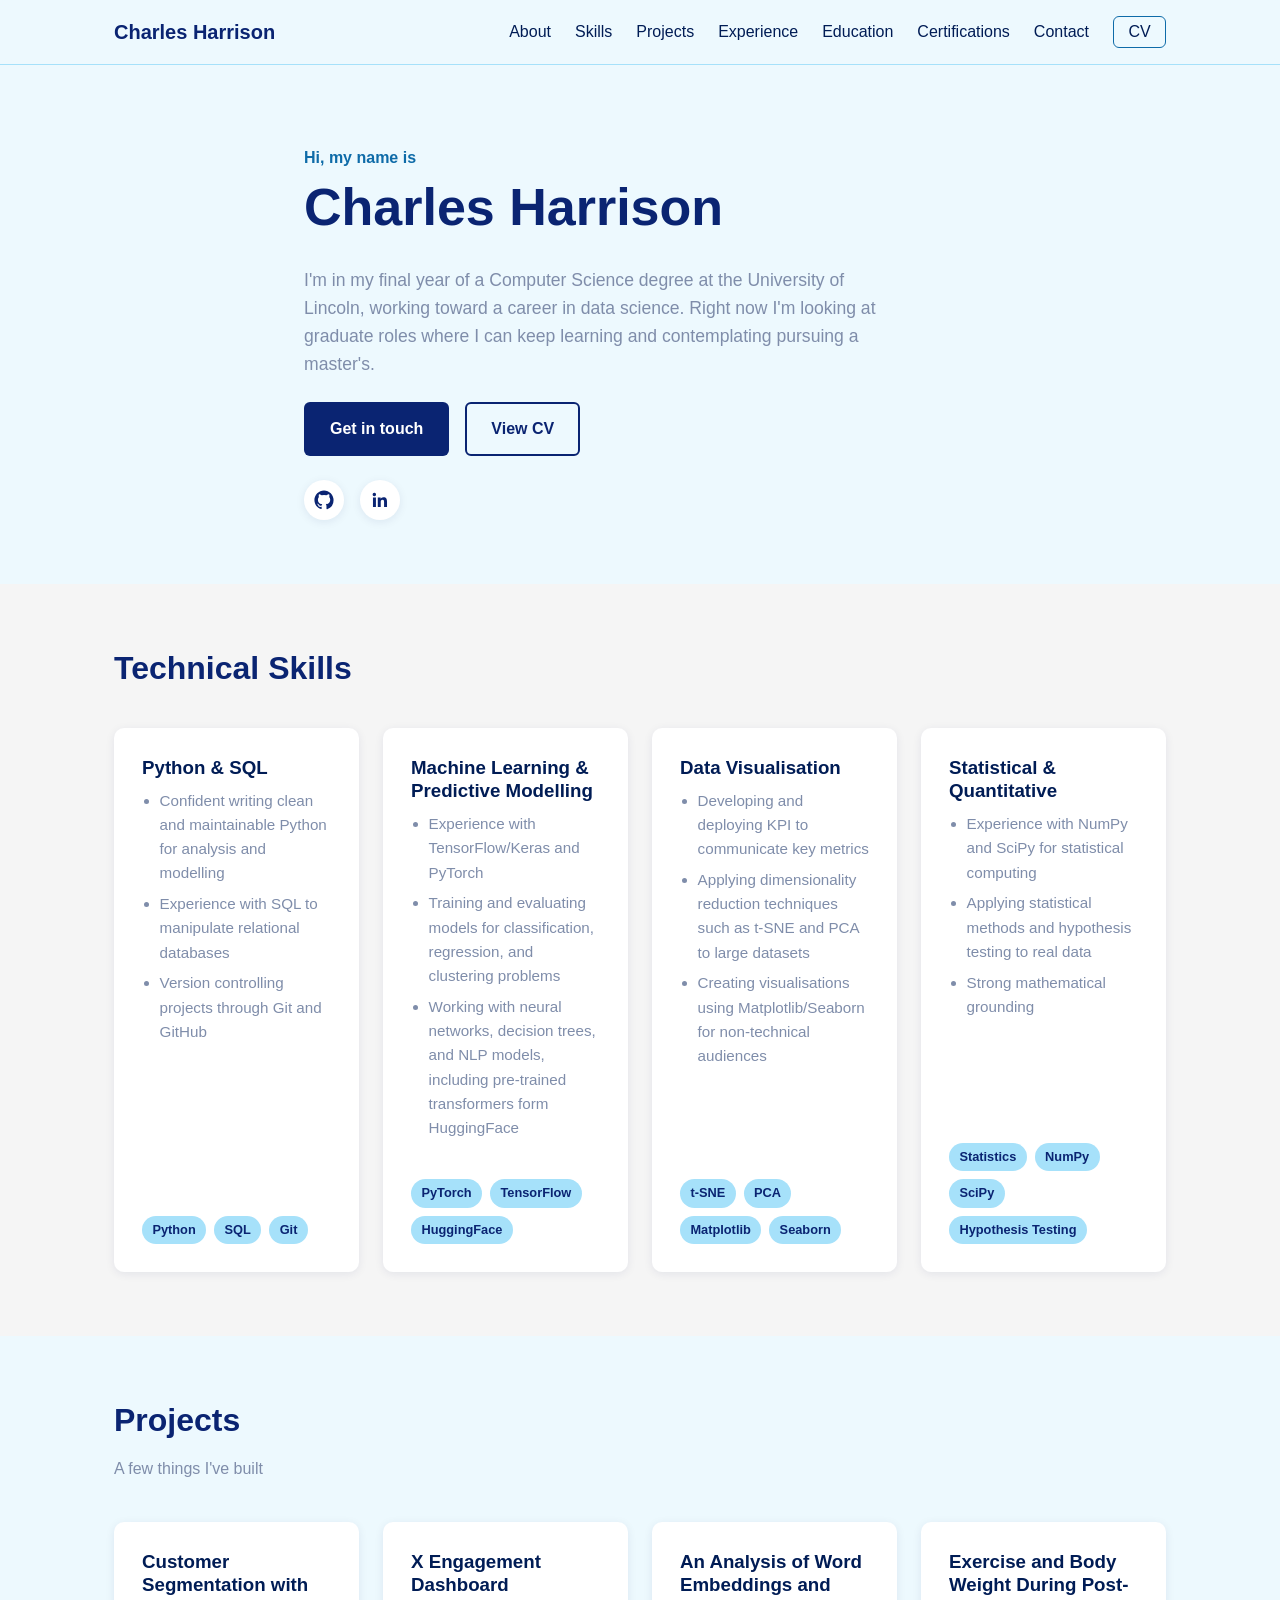
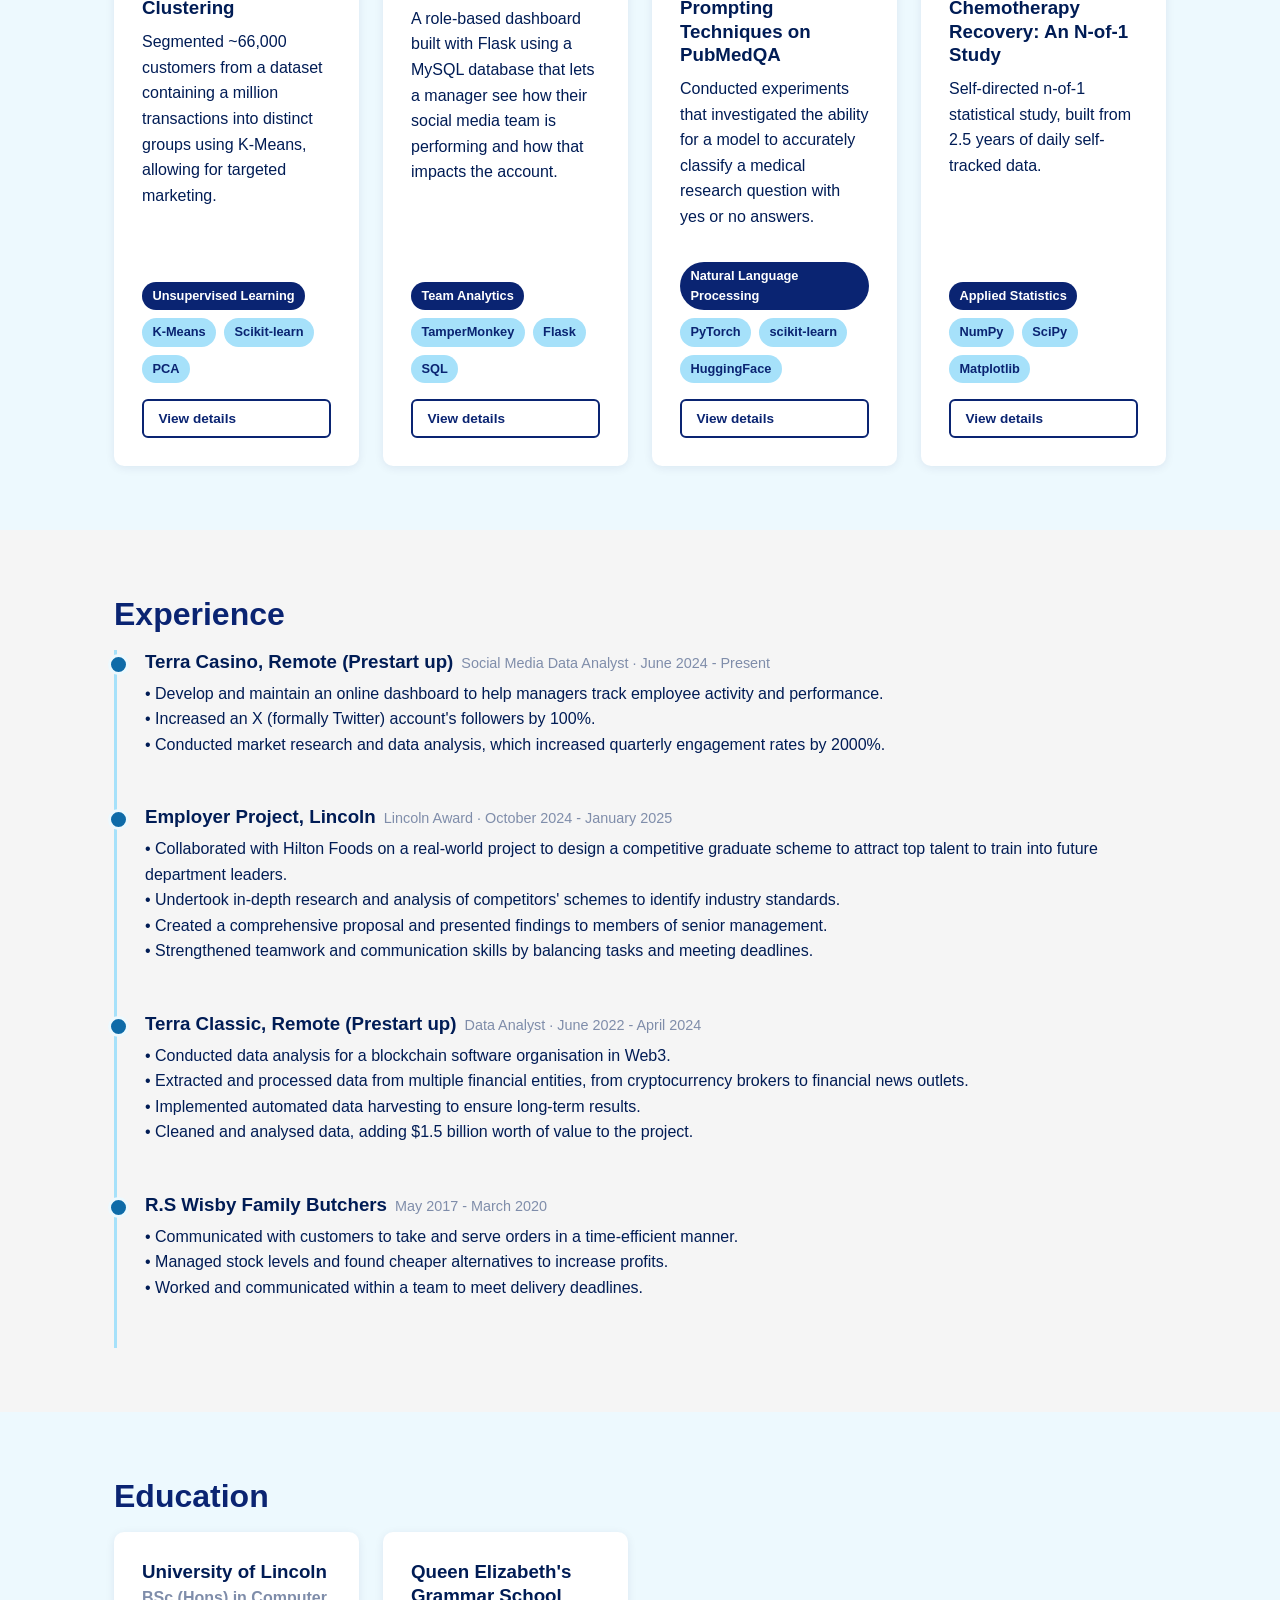
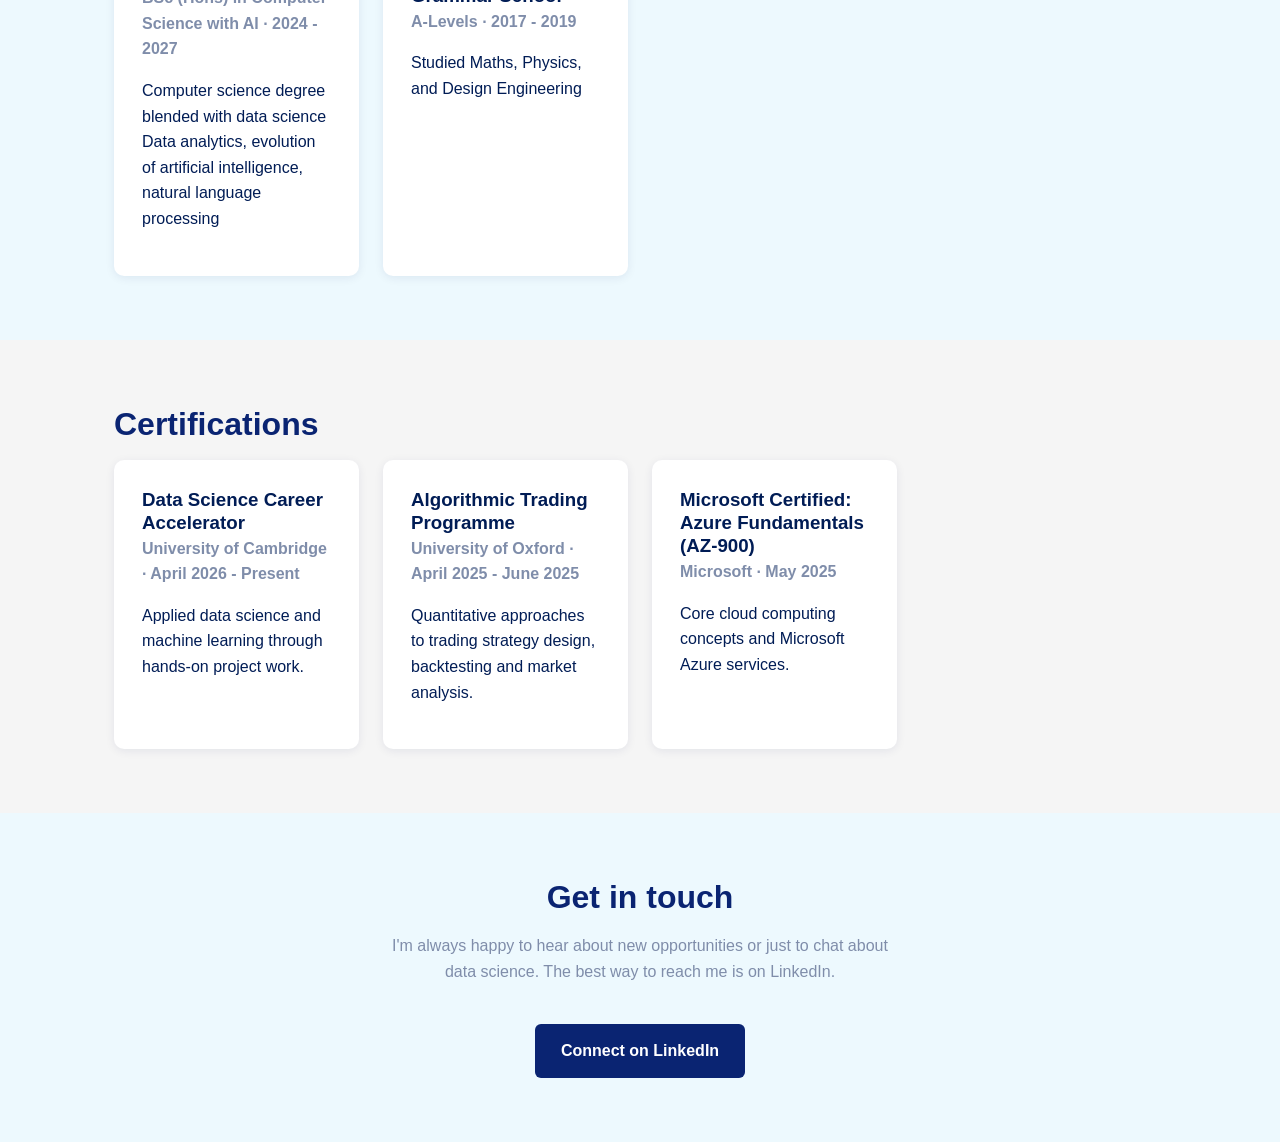
==== index.html @ c6760f52 "Portfolio Files" ====
<!DOCTYPE html>
<html lang="en">

<head>
  <meta charset="UTF-8" />
  <meta name="viewport" content="width=device-width, initial-scale=1.0" />
  <title>Charles Harrison - Portfolio</title>
  <meta name="description"
    content="Charles Harrison's portfolio - a university student working toward a career in data science." />
  <link rel="icon" type="image/svg+xml" href="assets/icons/favicon.svg" />
  <link rel="icon" type="image/png" sizes="32x32" href="assets/icons/favicon-32x32.png" />
  <link rel="icon" type="image/x-icon" href="assets/icons/favicon.ico" />
  <link rel="apple-touch-icon" href="assets/icons/apple-icon-180x180.png" />
  <link rel="stylesheet" href="css/style.css" />
</head>

<body>
  <header class="site-header">
    <nav class="navbar" aria-label="Primary">
      <a class="navbar__brand" href="#home">Charles Harrison</a>

      <button class="navbar__toggle" id="navToggle" type="button" aria-expanded="false" aria-controls="navMenu"
        aria-label="Toggle navigation menu">
        <span></span>
        <span></span>
        <span></span>
      </button>

      <ul class="navbar__menu" id="navMenu">
        <li><a href="#about">About</a></li>
        <li><a href="#skills">Skills</a></li>
        <li><a href="#projects">Projects</a></li>
        <li><a href="#experience">Experience</a></li>
        <li><a href="#education">Education</a></li>
        <li><a href="#certifications">Certifications</a></li>
        <li><a href="#contact">Contact</a></li>
        <li>
          <a class="navbar__resume" data-cv-link href="#" target="_blank" rel="noopener">CV</a>
        </li>
      </ul>
    </nav>
  </header>

  <main id="home">
    <!-- Hero -->
    <section class="hero" id="about">
      <div class="container hero__inner">
        <div class="hero__text">
          <p class="hero__eyebrow">Hi, my name is</p>
          <h1 class="hero__name">Charles Harrison</h1>
          <p class="hero__subtitle">
            I'm in my final year of a Computer Science degree at the University of Lincoln, working toward a career in
            data science. Right now I'm looking at graduate roles where I can keep learning and contemplating pursuing a
            master's.
          </p>
          <div class="hero__actions">
            <a class="btn btn--primary" href="#contact">Get in touch</a>
            <a class="btn btn--secondary" data-cv-link href="#" target="_blank" rel="noopener">View CV</a>
          </div>
          <ul class="social-list" aria-label="Social media links">
            <li>
              <a href="https://github.com/notxcharles" target="_blank" rel="noopener" aria-label="GitHub">
                <svg viewBox="0 0 24 24" aria-hidden="true">
                  <path
                    d="M12 .5C5.73.5.5 5.73.5 12c0 5.09 3.29 9.4 7.86 10.93.58.1.79-.25.79-.56v-2.17c-3.2.7-3.87-1.36-3.87-1.36-.53-1.34-1.29-1.7-1.29-1.7-1.05-.72.08-.7.08-.7 1.17.08 1.78 1.2 1.78 1.2 1.03 1.76 2.7 1.26 3.36.96.1-.75.4-1.26.73-1.55-2.55-.29-5.24-1.28-5.24-5.69 0-1.26.45-2.28 1.19-3.09-.12-.29-.52-1.47.11-3.06 0 0 .97-.31 3.18 1.18a11 11 0 0 1 5.79 0c2.2-1.49 3.17-1.18 3.17-1.18.64 1.59.24 2.77.12 3.06.74.81 1.18 1.83 1.18 3.09 0 4.42-2.69 5.39-5.25 5.68.42.36.78 1.07.78 2.17v3.21c0 .31.21.67.8.56A11.5 11.5 0 0 0 23.5 12C23.5 5.73 18.27.5 12 .5Z" />
                </svg>
              </a>
            </li>
            <li>
              <a href="https://linkedin.com/in/charles-harrison-ds" target="_blank" rel="noopener"
                aria-label="LinkedIn">
                <svg viewBox="0 0 24 24" aria-hidden="true">
                  <path
                    d="M20.45 20.45h-3.56v-5.57c0-1.33-.02-3.04-1.85-3.04-1.86 0-2.15 1.45-2.15 2.94v5.67H9.34V9h3.41v1.56h.05c.47-.9 1.63-1.85 3.36-1.85 3.6 0 4.27 2.37 4.27 5.45v6.29ZM5.34 7.43a2.07 2.07 0 1 1 0-4.13 2.07 2.07 0 0 1 0 4.13ZM7.11 20.45H3.56V9h3.55v11.45Z" />
                </svg>
              </a>
            </li>
          </ul>
        </div>
      </div>
    </section>

    <!-- Skills -->
    <section class="section section--alt" id="skills">
      <div class="container">
        <h2 class="section__title">Technical Skills</h2>
        <p class="section__subtitle">
        </p>

        <div class="card-grid card-grid--4">
          <article class="card">
            <h3>Python &amp; SQL</h3>
            <ul class="card__list">
              <li>Confident writing clean and maintainable Python for analysis and modelling</li>
              <li>Experience with SQL to manipulate relational databases</li>
              <li>Version controlling projects through Git and GitHub</li>
            </ul>
            <ul class="tag-list">
              <li>Python</li>
              <li>SQL</li>
              <li>Git</li>
            </ul>
          </article>

          <article class="card">
            <h3>Machine Learning &amp; Predictive Modelling</h3>
            <ul class="card__list">
              <li>Experience with TensorFlow/Keras and PyTorch</li>
              <li>Training and evaluating models for classification, regression, and clustering problems</li>
              <li>Working with neural networks, decision trees, and NLP models, including pre-trained transformers form
                HuggingFace</li>
            </ul>
            <ul class="tag-list">
              <li>PyTorch</li>
              <li>TensorFlow</li>
              <li>HuggingFace</li>
            </ul>
          </article>

          <article class="card">
            <h3>Data Visualisation</h3>
            <ul class="card__list">
              <li>Developing and deploying KPI to communicate key metrics</li>
              <li>Applying dimensionality reduction techniques such as t-SNE and PCA to large datasets</li>
              <li>Creating visualisations using Matplotlib/Seaborn for non-technical audiences</li>
            </ul>
            <ul class="tag-list">
              <li>t-SNE</li>
              <li>PCA</li>
              <li>Matplotlib</li>
              <li>Seaborn</li>
            </ul>
          </article>

          <article class="card">
            <h3>Statistical &amp; Quantitative</h3>
            <ul class="card__list">
              <li>Experience with NumPy and SciPy for statistical computing</li>
              <li>Applying statistical methods and hypothesis testing to real data</li>
              <li>Strong mathematical grounding</li>
            </ul>
            <ul class="tag-list">
              <li>Statistics</li>
              <li>NumPy</li>
              <li>SciPy</li>
              <li>Hypothesis Testing</li>
            </ul>
          </article>
        </div>
      </div>
    </section>

    <!-- Projects -->
    <section class="section" id="projects">
      <div class="container">
        <h2 class="section__title">Projects</h2>
        <p class="section__subtitle">
          A few things I've built
        </p>

        <div class="card-grid card-grid--3">
          <article class="card project-card">
            <h3>Customer Segmentation with Clustering</h3>
            <p>
              Segmented ~66,000 customers from a dataset containing a million transactions into distinct groups using
              K-Means, allowing for targeted marketing.
            </p>
            <ul class="tag-list tag-list--topic">
              <li>Unsupervised Learning</li>
            </ul>
            <ul class="tag-list tag-list--tech">
              <li>K-Means</li>
              <li>Scikit-learn</li>
              <li>PCA</li>
            </ul>
            <a class="btn btn--secondary btn--sm project-card__details" href="project-uoc-clustering.html">View
              details</a>
          </article>

          <article class="card project-card">
            <h3>X Engagement Dashboard</h3>
            <p>
              A role-based dashboard built with Flask using a MySQL database that lets a manager see how their social
              media team is performing and how that impacts the account.
            </p>
            <ul class="tag-list tag-list--topic">
              <li>Team Analytics</li>
            </ul>
            <ul class="tag-list tag-list--tech">
              <li>TamperMonkey</li>
              <li>Flask</li>
              <li>SQL</li>
            </ul>
            <a class="btn btn--secondary btn--sm project-card__details" href="project-engagement-dashboard.html">View
              details</a>
          </article>

          <article class="card project-card">
            <h3>An Analysis of Word Embeddings and Prompting Techniques on PubMedQA</h3>
            <p>
              Conducted experiments that investigated the ability for a model to accurately classify a medical research
              question with yes or no answers.
            </p>
            <ul class="tag-list tag-list--topic">
              <li>Natural Language Processing</li>
            </ul>
            <ul class="tag-list tag-list--tech">
              <li>PyTorch</li>
              <li>scikit-learn</li>
              <li>HuggingFace</li>
            </ul>
            <a class="btn btn--secondary btn--sm project-card__details" href="project-pubmedqa.html">View details</a>
          </article>

          <article class="card project-card">
            <h3>Exercise and Body Weight During Post-Chemotherapy Recovery: An N-of-1 Study</h3>
            <p>
              Self-directed n-of-1 statistical study, built from 2.5 years of daily self-tracked data.
            </p>
            <ul class="tag-list tag-list--topic">
              <li>Applied Statistics</li>
            </ul>
            <ul class="tag-list tag-list--tech">
              <li>NumPy</li>
              <li>SciPy</li>
              <li>Matplotlib</li>
            </ul>
            <a class="btn btn--secondary btn--sm project-card__details"
              href="project-exercise-and-body-weight.html">View
              details</a>
          </article>
        </div>
      </div>
    </section>

    <!-- Experience -->
    <section class="section section--alt" id="experience">
      <div class="container">
        <h2 class="section__title">Experience</h2>
        <ol class="timeline">
          <li class="timeline__item">
            <div class="timeline__header">
              <h3>Terra Casino, Remote (Prestart up)</h3>
              <span class="timeline__meta">Social Media Data Analyst · June 2024 - Present</span>
            </div>
            <p>
              • Develop and maintain an online dashboard to help managers track employee activity and performance.<br>
              • Increased an X (formally Twitter) account's followers by 100%.<br>
              • Conducted market research and data analysis, which increased quarterly engagement rates by 2000%.<br>
            </p>
          </li>
          <li class="timeline__item">
            <div class="timeline__header">
              <h3>Employer Project, Lincoln</h3>
              <span class="timeline__meta">Lincoln Award · October 2024 - January 2025</span>
            </div>
            <p>
              • Collaborated with Hilton Foods on a real-world project to design a competitive graduate scheme to
              attract
              top talent to train into future department leaders.<br>
              • Undertook in-depth research and analysis of competitors' schemes to identify industry standards.<br>
              • Created a comprehensive proposal and presented findings to members of senior management.<br>
              • Strengthened teamwork and communication skills by balancing tasks and meeting deadlines.
            </p>
          </li>
          <li class="timeline__item">
            <div class="timeline__header">
              <h3>Terra Classic, Remote (Prestart up)</h3>
              <span class="timeline__meta">Data Analyst · June 2022 - April 2024</span>
            </div>
            <p>
              • Conducted data analysis for a blockchain software organisation in Web3.<br>
              • Extracted and processed data from multiple financial entities, from cryptocurrency brokers to financial
              news outlets. <br>
              • Implemented automated data harvesting to ensure long-term results.<br>
              • Cleaned and analysed data, adding $1.5 billion worth of value to the project.
            </p>
          </li>
          <li class="timeline__item">
            <div class="timeline__header">
              <h3>R.S Wisby Family Butchers</h3>
              <span class="timeline__meta"> May 2017 - March 2020</span>
            </div>
            <p>
              • Communicated with customers to take and serve orders in a time-efficient manner.<br>
              • Managed stock levels and found cheaper alternatives to increase profits.<br>
              • Worked and communicated within a team to meet delivery deadlines.
            </p>
          </li>
        </ol>
      </div>
    </section>

    <!-- Education -->
    <section class="section" id="education">
      <div class="container">
        <h2 class="section__title">Education</h2>

        <div class="card-grid card-grid--2">
          <article class="card">
            <h3>University of Lincoln</h3>
            <p class="card__meta">BSc (Hons) in Computer Science with AI · 2024 - 2027</p>
            <p>
              Computer science degree blended with data science
              <br>
              Data analytics, evolution of artificial intelligence, natural language processing
            </p>
          </article>
          <article class="card">
            <h3>Queen Elizabeth's Grammar School</h3>
            <p class="card__meta">A-Levels · 2017 - 2019</p>
            <p>
              Studied Maths, Physics, and Design Engineering
            </p>
          </article>
        </div>
      </div>
    </section>

    <!-- Certifications -->
    <section class="section section--alt" id="certifications">
      <div class="container">
        <h2 class="section__title">Certifications</h2>

        <div class="card-grid card-grid--3">
          <article class="card">
            <h3>Data Science Career Accelerator</h3>
            <p class="card__meta">University of Cambridge · April 2026 - Present</p>
            <p>
              Applied data science and machine learning through hands-on project work.
            </p>
          </article>

          <article class="card">
            <h3>Algorithmic Trading Programme</h3>
            <p class="card__meta">University of Oxford · April 2025 - June 2025</p>
            <p>
              Quantitative approaches to trading strategy design, backtesting and market analysis.
            </p>
          </article>

          <article class="card">
            <h3>Microsoft Certified: Azure Fundamentals (AZ-900)</h3>
            <p class="card__meta">Microsoft · May 2025</p>
            <p>
              Core cloud computing concepts and Microsoft Azure services.
            </p>
          </article>


        </div>
      </div>
    </section>

    <!-- Contact -->
    <section class="section contact" id="contact">
      <div class="container contact__inner">
        <h2 class="section__title">Get in touch</h2>
        <p class="section__subtitle">
          I'm always happy to hear about new opportunities or just to chat
          about data science. The best way to reach me is on LinkedIn.
        </p>
        <a class="btn btn--primary" href="https://linkedin.com/in/charles-harrison-ds" target="_blank"
          rel="noopener">Connect
          on LinkedIn</a>
      </div>
    </section>
  </main>
  <script src="js/main.js"></script>
</body>

</html>
---- css/style.css ----
:root {
  --color-bg: #edf9fe;
  --color-bg-alt: #f5f5f5;
  --color-bg-card: #ffffff;
  --color-text: #001c55;
  --color-secondary-text: #7f8daa;
  --color-highlight: #a6e1fa;
  --color-accent: #0e6ba8;
  --color-accent-dark: #0a2472;
  --color-dark: #00072d;
  --card-shadow: 0 2px 10px rgba(0, 28, 85, 0.08);
  --max-width: 1100px;
}

* {
  box-sizing: border-box;
}

html {
  scroll-behavior: smooth;
}

body {
  margin: 0;
  font-family: -apple-system, "Segoe UI", Roboto, Helvetica, Arial, sans-serif;
  color: var(--color-text);
  background: var(--color-bg);
  line-height: 1.6;
}

h1,
h2,
h3 {
  line-height: 1.25;
  margin: 0 0 0.5em;
}

p {
  margin: 0 0 1em;
}

a {
  color: var(--color-accent);
}

img {
  max-width: 100%;
  display: block;
}

.container {
  max-width: var(--max-width);
  margin: 0 auto;
  padding: 0 1.5rem;
}

.skip-link {
  position: absolute;
  left: -999px;
  top: 0;
  background: var(--color-accent-dark);
  color: #fff;
  padding: 0.75rem 1rem;
  z-index: 100;
}

.skip-link:focus {
  left: 0;
}

/* Header / nav */
.site-header {
  position: sticky;
  top: 0;
  background: rgba(237, 249, 254, 0.9);
  backdrop-filter: blur(6px);
  border-bottom: 1px solid var(--color-highlight);
  z-index: 50;
}

.navbar {
  max-width: var(--max-width);
  margin: 0 auto;
  padding: 1rem 1.5rem;
  display: flex;
  align-items: center;
  justify-content: space-between;
}

.navbar__brand {
  font-weight: 700;
  font-size: 1.25rem;
  color: var(--color-accent-dark);
  text-decoration: none;
}

.navbar__menu {
  list-style: none;
  display: flex;
  align-items: center;
  gap: 1.5rem;
  margin: 0;
  padding: 0;
}

.navbar__menu a {
  text-decoration: none;
  color: var(--color-text);
  font-weight: 500;
}

.navbar__menu a:hover {
  color: var(--color-accent);
}

.navbar__resume {
  border: 1px solid var(--color-accent);
  border-radius: 6px;
  padding: 0.4rem 0.9rem;
}

.navbar__toggle {
  display: none;
  flex-direction: column;
  justify-content: center;
  gap: 5px;
  width: 34px;
  height: 34px;
  background: none;
  border: none;
  cursor: pointer;
  padding: 0;
}

.navbar__toggle span {
  display: block;
  height: 2px;
  background: var(--color-accent-dark);
  border-radius: 2px;
}

/* Hero */
.hero {
  padding: 5rem 0 4rem;
}

.hero__inner {
  max-width: 720px;
}

.hero__eyebrow {
  color: var(--color-accent);
  font-weight: 600;
  margin-bottom: 0.25rem;
}

.hero__name {
  font-size: clamp(2.25rem, 5vw, 3.25rem);
  color: var(--color-accent-dark);
}

.hero__subtitle {
  color: var(--color-secondary-text);
  font-size: 1.1rem;
  max-width: 600px;
}

.hero__actions {
  display: flex;
  gap: 1rem;
  flex-wrap: wrap;
  margin: 1.5rem 0;
}

.btn {
  display: inline-block;
  text-decoration: none;
  padding: 0.75rem 1.5rem;
  border-radius: 6px;
  font-weight: 600;
  border: 2px solid transparent;
}

.btn--primary {
  background: var(--color-accent-dark);
  color: #fff;
}

.btn--primary:hover {
  background: var(--color-accent);
}

.btn--secondary {
  border-color: var(--color-accent-dark);
  color: var(--color-accent-dark);
}

.btn--secondary:hover {
  background: var(--color-accent-dark);
  color: #fff;
}

.btn--sm {
  padding: 0.4rem 0.9rem;
  font-size: 0.85rem;
}

.social-list {
  list-style: none;
  display: flex;
  gap: 1rem;
  padding: 0;
  margin: 1.5rem 0 0;
}

.social-list a {
  display: flex;
  align-items: center;
  justify-content: center;
  width: 40px;
  height: 40px;
  border-radius: 50%;
  background: var(--color-bg-card);
  box-shadow: var(--card-shadow);
}

.social-list svg {
  width: 20px;
  height: 20px;
  fill: var(--color-accent-dark);
}

/* Sections */
.section {
  padding: 4rem 0;
}

.section--alt {
  background: var(--color-bg-alt);
}

.section__title {
  font-size: 2rem;
  color: var(--color-accent-dark);
}

.section__subtitle {
  color: var(--color-secondary-text);
  max-width: 620px;
  margin-bottom: 2.5rem;
}

/* Cards */
.card-grid {
  display: grid;
  gap: 1.5rem;
  grid-template-columns: 1fr;
}

@media (min-width: 881px) {
  .card-grid {
    grid-template-columns: repeat(2, 1fr);
  }
}

@media (min-width: 1121px) {
  .card-grid {
    grid-template-columns: repeat(4, 1fr);
  }
}

.card {
  background: var(--color-bg-card);
  border-radius: 10px;
  padding: 1.75rem;
  box-shadow: var(--card-shadow);
}

.card__icon {
  width: 56px;
  height: 56px;
  margin-bottom: 1rem;
}

.card__list {
  margin: 0 0 1rem;
  padding-left: 1.1rem;
  color: var(--color-secondary-text);
  font-size: 0.95rem;
}

.card__list li {
  margin-bottom: 0.4rem;
}

.card__meta {
  color: var(--color-secondary-text);
  font-weight: 600;
  margin-top: -0.5rem;
}

#skills .card {
  display: flex;
  flex-direction: column;
}

#skills .tag-list {
  margin-top: auto;
  padding-top: 1rem;
}



.tag-list {
  list-style: none;
  display: flex;
  flex-wrap: wrap;
  gap: 0.5rem;
  padding: 0;
  margin: 0;
}

.tag-list li {
  background: var(--color-highlight);
  color: var(--color-accent-dark);
  font-size: 0.8rem;
  font-weight: 600;
  padding: 0.25rem 0.65rem;
  border-radius: 999px;
}

.tag-list+.tag-list {
  margin-top: 0.5rem;
}

.tag-list--topic li {
  background: var(--color-accent-dark);
  color: #fff;
}

.project-card__links {
  display: flex;
  gap: 1rem;
  margin-top: 1rem;
  font-weight: 600;
}

.project-card__details {
  display: inline-block;
  margin-top: 1rem;
}


.project-card {
  display: flex;
  flex-direction: column;
}

.project-card h3,
.project-card>p {
  margin-top: 0;
}

.project-card>.tag-list:first-of-type {
  margin-top: auto;
  padding-top: 1rem;
}

/* Project detail pages */
.back-link {
  display: inline-block;
  margin-bottom: 1.5rem;
  font-weight: 600;
  text-decoration: none;
}

.project-detail {
  padding-top: 3rem;
}

.project-detail__summary {
  color: var(--color-secondary-text);
  font-size: 1.1rem;
  /* max-width: 620px; */
}

.project-detail__links {
  display: flex;
  gap: 1rem;
  margin: 1.5rem 0 2.5rem;
}

.project-detail h2 {
  color: var(--color-accent-dark);
  margin-top: 2.5rem;
}

/* Experience timeline */
.timeline {
  list-style: none;
  margin: 0;
  padding: 0;
  border-left: 3px solid var(--color-highlight);
}

.timeline__item {
  position: relative;
  padding: 0 0 2rem 1.75rem;
}

.timeline__item::before {
  content: "";
  position: absolute;
  left: -9px;
  top: 4px;
  width: 15px;
  height: 15px;
  border-radius: 50%;
  background: var(--color-accent);
  border: 3px solid var(--color-bg);
}

.timeline__header {
  display: flex;
  flex-wrap: wrap;
  align-items: baseline;
  gap: 0.5rem;
  margin-bottom: 0.35rem;
}

.timeline__header h3 {
  margin: 0;
}

.timeline__meta {
  color: var(--color-secondary-text);
  font-size: 0.9rem;
}

/* Contact */
.contact__inner {
  text-align: center;
  max-width: 560px;
  margin: 0 auto;
}

.contact .section__subtitle {
  margin-left: auto;
  margin-right: auto;
}

/* Footer */
.site-footer {
  padding: 2rem 0;
  border-top: 1px solid var(--color-highlight);
}

.site-footer__inner {
  display: flex;
  justify-content: space-between;
  flex-wrap: wrap;
  gap: 0.5rem;
  color: var(--color-secondary-text);
  font-size: 0.9rem;
}

.site-footer a {
  color: var(--color-secondary-text);
  text-decoration: none;
}

/* Pipeline diagram */
.pipeline-diagram-wrap {
  margin: 2rem 0;
  text-align: center;
}

.pipeline-diagram {
  display: block;
  width: 100%;
  height: auto;
  margin: 0 auto;
}

.pipeline-diagram-wrap figcaption {
  margin-top: 0.75rem;
  font-size: 0.85rem;
  color: var(--color-secondary-text);
}

/* Screenshot gallery */
.media-grid {
  display: grid;
  grid-template-columns: repeat(auto-fill, minmax(260px, 1fr));
  gap: 1.5rem;
  margin-top: 1.5rem;
}

.media-item {
  margin: 0;
  background: var(--color-bg-card);
  border: 1px solid var(--color-highlight);
  border-radius: 10px;
  overflow: hidden;
  transition: transform 0.15s ease, box-shadow 0.15s ease;
}

.media-item:hover,
.media-item:focus-within {
  transform: translateY(-2px);
  box-shadow: 0 8px 20px rgba(0, 28, 85, 0.12);
}

.media-item__trigger {
  display: block;
  width: 100%;
  padding: 0;
  border: none;
  background: none;
  cursor: pointer;
}

.media-item img {
  display: block;
  width: 100%;
  aspect-ratio: 16 / 10;
  object-fit: cover;
  object-position: top;
}

.media-item figcaption {
  padding: 0.65rem 0.85rem;
  font-size: 0.85rem;
  color: var(--color-secondary-text);
}

/* Lightbox */
.lightbox {
  position: fixed;
  inset: 0;
  z-index: 1000;
  display: flex;
  flex-direction: column;
  align-items: center;
  justify-content: center;
  gap: 1rem;
  padding: 2rem;
  background: rgba(0, 7, 45, 0.85);
}

.lightbox[hidden] {
  display: none;
}

.lightbox__image {
  max-width: min(90vw, 1100px);
  max-height: 75vh;
  object-fit: contain;
  border-radius: 8px;
  box-shadow: 0 20px 50px rgba(0, 0, 0, 0.4);
}

.lightbox__caption {
  color: #ffffff;
  font-size: 0.95rem;
  max-width: 700px;
  text-align: center;
}

.lightbox__close,
.lightbox__nav {
  position: absolute;
  width: 44px;
  height: 44px;
  border: none;
  border-radius: 50%;
  background: rgba(255, 255, 255, 0.15);
  color: #ffffff;
  font-size: 1.5rem;
  line-height: 1;
  display: flex;
  align-items: center;
  justify-content: center;
  cursor: pointer;
  transition: background 0.15s ease;
}

.lightbox__close:hover,
.lightbox__nav:hover,
.lightbox__close:focus-visible,
.lightbox__nav:focus-visible {
  background: var(--color-accent);
}

.lightbox__close {
  top: 1.5rem;
  right: 1.5rem;
}

.lightbox__nav--prev {
  left: 1.5rem;
  top: 50%;
  transform: translateY(-50%);
}

.lightbox__nav--next {
  right: 1.5rem;
  top: 50%;
  transform: translateY(-50%);
}

@media (max-width: 720px) {
  .lightbox {
    padding: 1rem;
  }

  .lightbox__close,
  .lightbox__nav {
    width: 36px;
    height: 36px;
    font-size: 1.25rem;
  }

  .lightbox__close {
    top: 0.75rem;
    right: 0.75rem;
  }

  .lightbox__nav--prev {
    left: 0.75rem;
  }

  .lightbox__nav--next {
    right: 0.75rem;
  }
}

/* Mobile nav */
@media (max-width: 880px) {
  .navbar__toggle {
    display: flex;
  }

  .navbar__menu {
    position: absolute;
    top: 100%;
    left: 0;
    right: 0;
    flex-direction: column;
    align-items: flex-start;
    background: var(--color-bg-alt);
    padding: 1rem 1.5rem;
    gap: 1rem;
    border-bottom: 1px solid var(--color-highlight);
    display: none;
  }

  .navbar__menu.is-open {
    display: flex;
  }
}
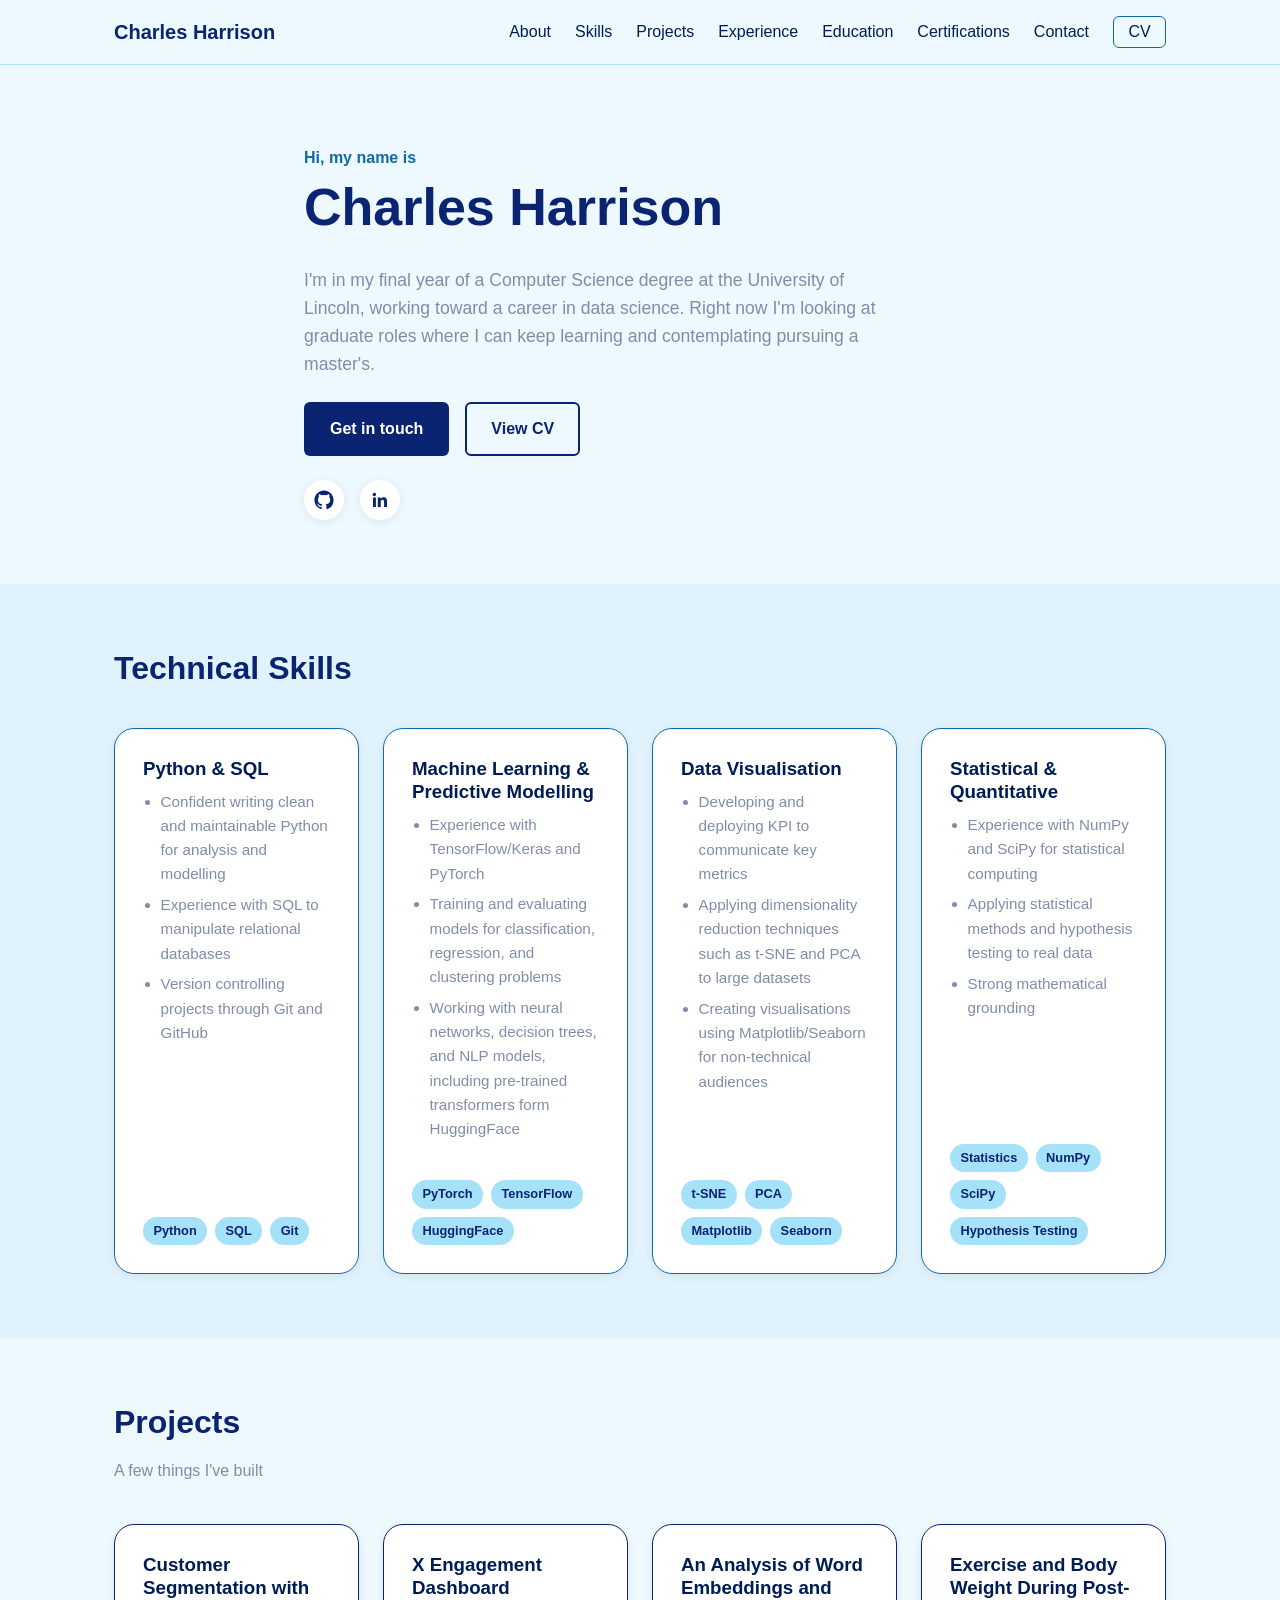
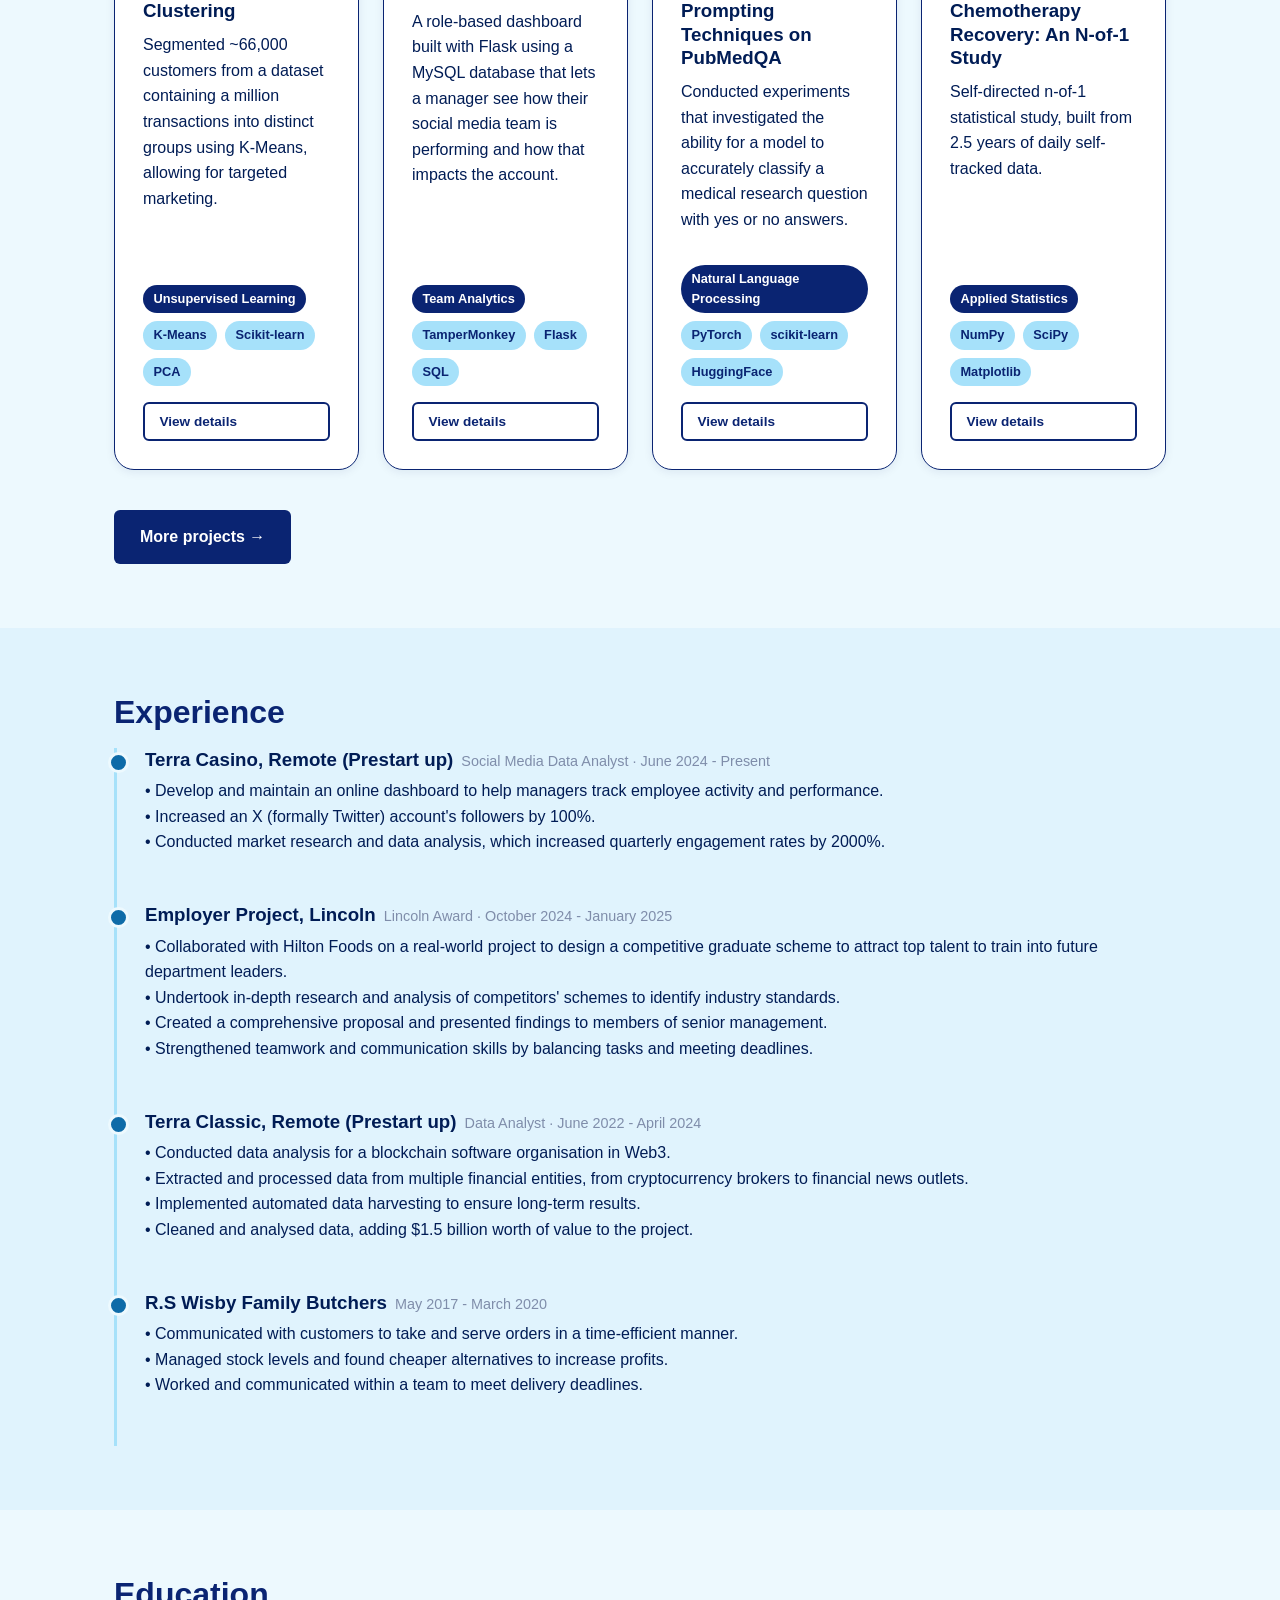
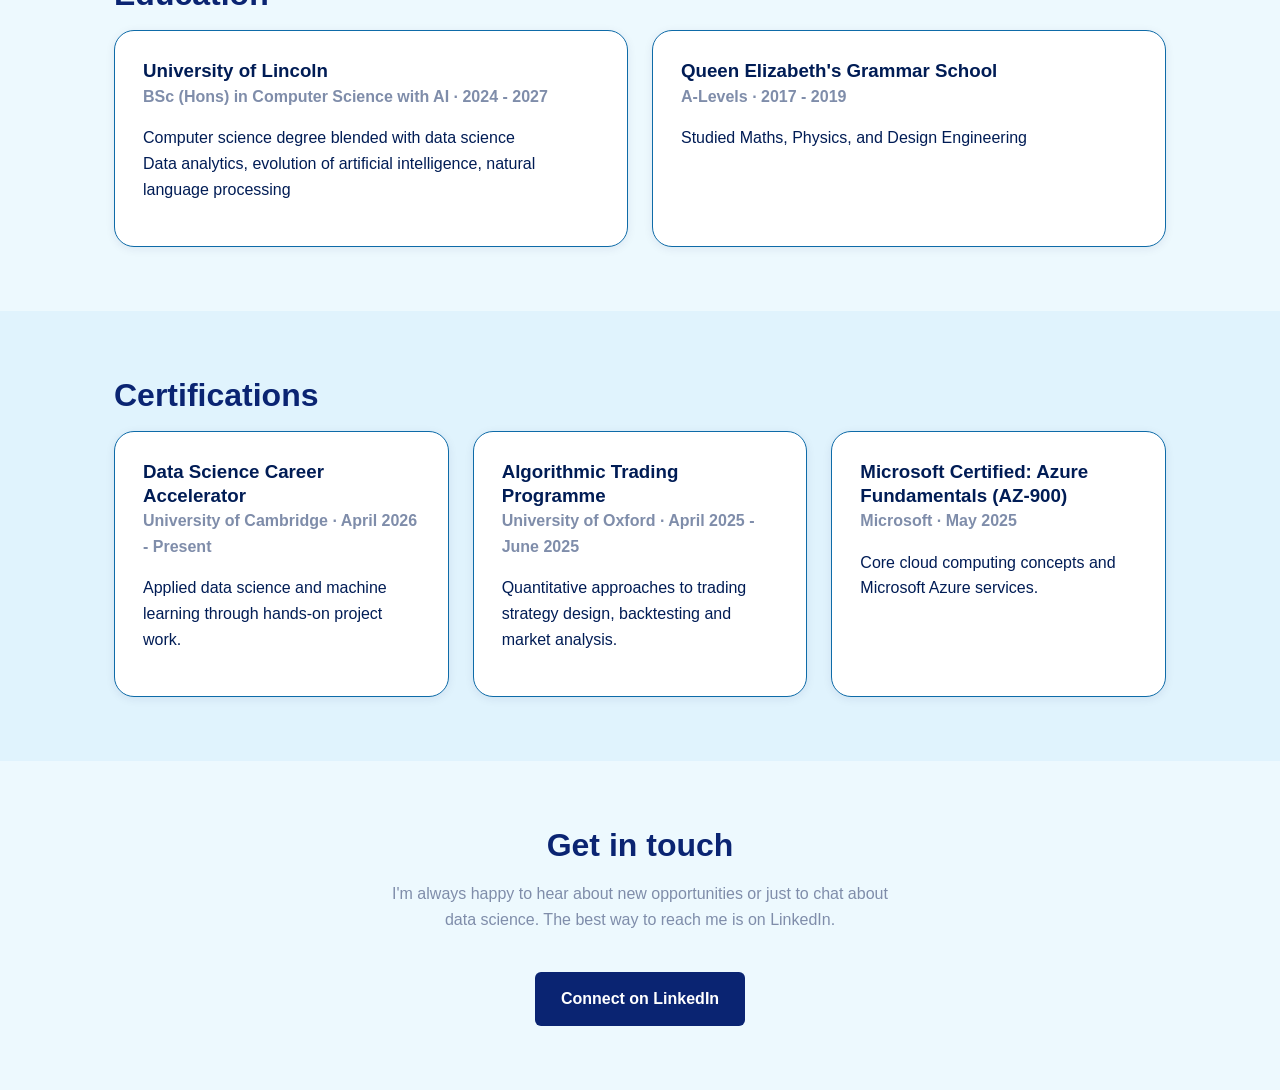
==== commit af77e5b4: "Filter by technology topic" ====
--- a/index.html
+++ b/index.html
@@ -230,6 +230,10 @@
               details</a>
           </article>
         </div>
+
+        <div class="section__actions">
+          <a class="btn btn--primary" href="projects.html">More projects &rarr;</a>
+        </div>
       </div>
     </section>
 
--- a/css/style.css
+++ b/css/style.css
@@ -1,6 +1,6 @@
 :root {
   --color-bg: #edf9fe;
-  --color-bg-alt: #f5f5f5;
+  --color-bg-alt: #e0f3fd;
   --color-bg-card: #ffffff;
   --color-text: #001c55;
   --color-secondary-text: #7f8daa;
@@ -233,6 +233,7 @@
 /* Sections */
 .section {
   padding: 4rem 0;
+  background: var(--color-bg);
 }
 
 .section--alt {
@@ -269,9 +270,20 @@
   }
 }
 
+@media (min-width: 881px) {
+  #education .card-grid {
+    grid-template-columns: repeat(2, 1fr);
+  }
+
+  #certifications .card-grid {
+    grid-template-columns: repeat(3, 1fr);
+  }
+}
+
 .card {
   background: var(--color-bg-card);
-  border-radius: 10px;
+  border-radius: 20px;
+  border: 1px solid var(--color-accent);
   padding: 1.75rem;
   box-shadow: var(--card-shadow);
 }
@@ -308,8 +320,6 @@
   margin-top: auto;
   padding-top: 1rem;
 }
-
-
 
 .tag-list {
   list-style: none;
@@ -354,6 +364,8 @@
 .project-card {
   display: flex;
   flex-direction: column;
+  border-radius: 20px;
+  border-color: var(--color-accent-dark);
 }
 
 .project-card h3,
@@ -658,4 +670,124 @@
   .navbar__menu.is-open {
     display: flex;
   }
-}+}
+
+/* Embedded Youtube Videos */
+.video-embed {
+  position: relative;
+  aspect-ratio: 16 / 9;
+  width: 100%;
+  margin: 1.5rem 0;
+}
+
+.video-embed iframe {
+  position: absolute;
+  inset: 0;
+  width: 100%;
+  height: 100%;
+  border: 0;
+  border-radius: 8px;
+}
+/* All-projects page */
+#all-projects .section__title {
+  margin-top: 0;
+}
+
+.section__actions {
+  margin-top: 2.5rem;
+}
+
+@media (min-width: 1121px) {
+  #all-projects .card-grid {
+    grid-template-columns: repeat(3, 1fr);
+  }
+}
+
+.project-card[hidden] {
+  display: none;
+}
+
+/* Tag filters */
+.filters {
+  margin-bottom: 2.5rem;
+}
+
+.filters__group {
+  margin-bottom: 1.25rem;
+}
+
+.filters__legend {
+  font-size: 0.8rem;
+  font-weight: 700;
+  text-transform: uppercase;
+  letter-spacing: 0.06em;
+  color: var(--color-secondary-text);
+  margin: 0 0 0.6rem;
+}
+
+.filters__chips {
+  list-style: none;
+  display: flex;
+  flex-wrap: wrap;
+  gap: 0.5rem;
+  padding: 0;
+  margin: 0;
+}
+
+.filter-chip {
+  display: inline-flex;
+  align-items: center;
+  gap: 0.35rem;
+  font-family: inherit;
+  font-size: 0.8rem;
+  font-weight: 600;
+  line-height: 1.6;
+  padding: 0.25rem 0.75rem;
+  border: 1px solid var(--color-accent);
+  border-radius: 999px;
+  background: var(--color-bg-card);
+  color: var(--color-accent-dark);
+  cursor: pointer;
+  transition: background 0.15s ease, color 0.15s ease;
+}
+
+.filter-chip:hover {
+  background: var(--color-highlight);
+}
+
+.filter-chip[aria-pressed="true"] {
+  background: var(--color-accent-dark);
+  border-color: var(--color-accent-dark);
+  color: #fff;
+}
+
+.filter-chip__count {
+  font-weight: 500;
+  opacity: 0.65;
+}
+
+.filters__bar {
+  display: flex;
+  align-items: center;
+  justify-content: space-between;
+  flex-wrap: wrap;
+  gap: 1rem;
+  margin-top: 1.5rem;
+  padding-top: 1rem;
+  border-top: 1px solid var(--color-highlight);
+}
+
+.filters__status {
+  margin: 0;
+  color: var(--color-secondary-text);
+  font-size: 0.9rem;
+}
+
+.filters__clear[hidden] {
+  display: none;
+}
+
+.projects-empty {
+  margin-top: 2rem;
+  color: var(--color-secondary-text);
+}
